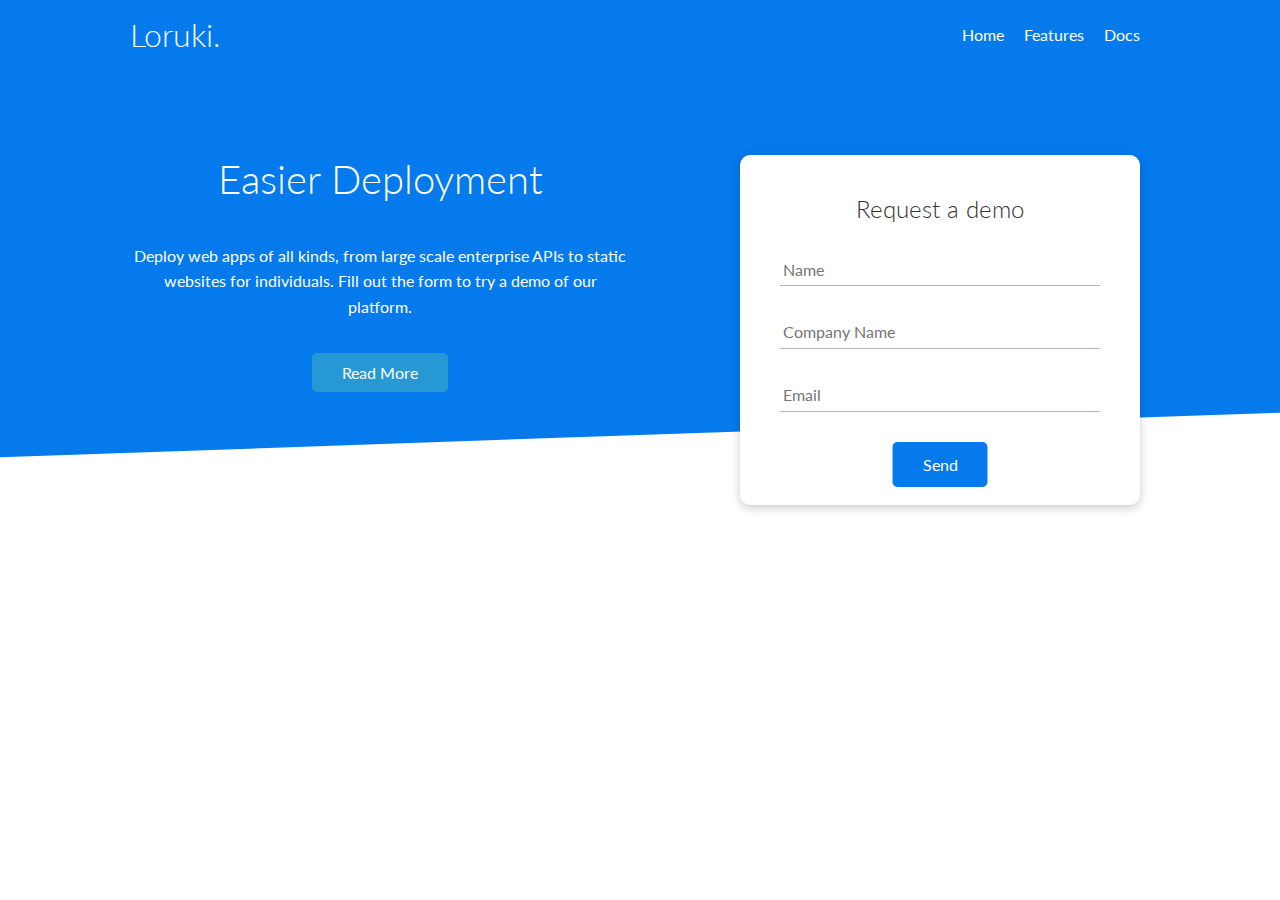
==== index.html @ 5130e4c7 "Made the contact section and mission statement" ====
<!DOCTYPE html>
<html lang="en">
<head>
    <meta charset="UTF-8">
    <meta http-equiv="X-UA-Compatible" content="IE=edge">
    <meta name="viewport" content="width=device-width, initial-scale=1.0">
    <link rel="stylesheet" href="https://cdnjs.cloudflare.com/ajax/libs/font-awesome/6.1.1/css/all.min.css" integrity="sha512-KfkfwYDsLkIlwQp6LFnl8zNdLGxu9YAA1QvwINks4PhcElQSvqcyVLLD9aMhXd13uQjoXtEKNosOWaZqXgel0g==" crossorigin="anonymous" referrerpolicy="no-referrer" />
    <link rel="stylesheet" href="css/style.css">
    <title>Loruki | Cloud Hosting For Everyone</title>
</head>
<body>
    <!-- Navbar -->
    <div class="navbar">
        <!-- We are adding a container so that we can set a max width, and make it so that our logo doesn't keep on stretching to the end of the page  -->
        <div class="container flex">
            <h1 class="logo">Loruki.</h1>
            <nav>
                <ul>
                    <li><a href="index.html">Home</a></li>
                    <li><a href="features.html">Features</a></li>
                    <li><a href="docs.html">Docs</a></li>
                </ul>
            </nav>
        </div>
    </div>

    <!-- Showcase -->
    <section class="showcase">
        <!-- Notice the grid container -->
        <div class="container grid">
            <div class="showcase-text">
                <h1>Easier Deployment</h1>
                <p>Deploy web apps of all kinds, from large scale enterprise APIs to static websites for individuals. Fill out the form to try a  demo of our platform.</p>
                <a href="features.html" class="btn btn-outline">Read More</a>
            </div>
            <div class="showcase-form card">
                <h2 id="request-demo-headline">Request a demo</h2>
                <form>
                    <div class="form-control">
                        <input type="text" name="name" placeholder="Name" required>
                    </div>
                    <div class="form-control">
                        <input type="text" name="Company" placeholder="Company Name" required>
                    </div>
                    <div class="form-control">
                        <input type="email" name="email" placeholder="Email" required>
                    </div>
                    <input type="submit" value="Send" class="btn btn-request-demo-send">
                </form>
            </div>
        </div>
    </section>
</body>
</html>
---- css/style.css ----
/* Imports lato font */
@import url('https://fonts.googleapis.com/css2?family=Lato:wght@300&display=swap');

/* Utility styles */

 .container {
    max-width: 1100px;
    
    /* This margin property sets the content here in the middle */
    margin: 0 auto;
    /* 'overflow' is how you deal with overflow in a container, but this also fixes the problem of margin on the top. You could also theoretically select it by the class of header and sent the margin of 0 */
    overflow: auto;
    padding: 0 40px;
 }

 /* Here we are sytling the card */
 .card {
    background-color: white;
    color: #333;
    border-radius: 10px;
    box-shadow: 0 3px 10px rgba(0,0,0, 0.2);
    padding: 20px;
    margin: 10px;
 }

 /* Styling the buttons */
 .btn {
    display: border-box;
    padding: 10px 30px;
    cursor: pointer;
    background: var(--main-background--color);
    color: white;
    border: none;
    border-radius: 5px;
    border: none;
    transition: color 0.5s, border 0.5s, background-color 0.5s;

 }

 .btn:hover {
    background-color: white;
    color: black;
    border: 1px solid black;
 }

 .flex {
    display: flex;
    align-items: center;
    justify-content: space-between;
    height: 100%;
 }

.grid {
    display: grid;
    /* This divides the column spaces as '1fr 1fr' */
    grid-template-columns: repeat(2, 1fr);
    /* Sets the space between items */
    gap: 20px;
    justify-content: center;
    align-items: center;
    /* Unless you add the height, it won't actually apply the justify/align because the container doesn't have a height. Its container does, but not itself. height 100% would work as well*/
    height: inherit;
}

*, *::after, *::before {
    box-sizing: border-box;
    margin: 0;
    padding: 0;

}

:root {
    --main-font: 'Lato', sans-serif;
    --main-color: #333;
    --main-background--color: #047aed
}

html {
    font-family: var(--main-font); 
    font-size: 16px;
    color: var(--main-color);
    scroll-behavior: smooth;
    line-height: 1.6;
}

ul {
    list-style-type: none;
}

a {
    text-decoration: none;
    color: var(--main-color)
}
 h1, h2 {
    font-weight: 300;
    line-height: 1.2;
 }

 p {
    margin: 20px 0;
 }

 img {
    width: 100%;
 }

/* STYLES START!!! */
 /* Navbar styles */

 .navbar {
    background-color: var(--main-background--color);
    color: white;
    height: 70px;
 }

 /* Setting up the flexbox of the 3 items */
.navbar ul {
    display: flex;
}

/* Bit of a hover effect */
.navbar a:hover {
    border-bottom: 2px white solid;
}


.navbar a {
    color: white;
    padding: 10px;
    margin: 0;
}



/* Showcase */


.showcase {
    height: 400px;
    background-color: var(--main-background--color);
    color: white;
    position: relative;
}

.showcase .showcase-form {
    /* If you set this relative you can push it down or move it around the website without affecting anything else*/
    position: relative;
    top: 60px;
    height: 350px;
    /* To change the overflow you change the property in the grid */
    width: 400px;
    padding: 40px;
    z-index: 100;
    justify-self: flex-end;
}

.showcase h1 {
    font-size: 40px; 
}

.showcase p {
    margin: 40px 0;
}


.btn-request-demo-send {
    position: absolute;
    left: 50%;
    transform: translateX(-50%);
    font: var(--main-font);
    transition-timing-function: ease;
}

#request-demo-headline {
    text-align: center;
}

.showcase .grid {
    overflow: visible;
}

/* Giving the forms some margin */
.showcase-form .form-control {
    margin: 30px 0;
}

/* Targeting the 3 inputs of the Request a demo section and styling those*/
.showcase-form input[type='text'], .showcase-form input[type='email'] {
    border: 0;
    border-bottom: 1px solid #b4b3cb;
    width: 100%;
    padding: 3px;
    font-size: 16px;
    font: var(--main-font);
}

/* To get rid of the border that happens when you select it use a pseudoselector */
.showcase-form input:focus {
    outline: none;
}


.btn-outline {
    background-color: transparent; 
    background: #2699D4;
    transition-timing-function: ease;
}

.showcase-text {
    text-align: center;    
}

.showcase::after {
    /* When using ::before/::after you have to put a content property */
    content: '';
    position: absolute;
    height: 105px;
    bottom: -70px;
    right: 0;
    left: 0;
    background: white;
    transform: skewY(-2deg);
    -webkit-transform: skewY(-2deg);
    -moz-transform: skewY(-2deg);
    -ms-transform: skewY(-2deg);
}
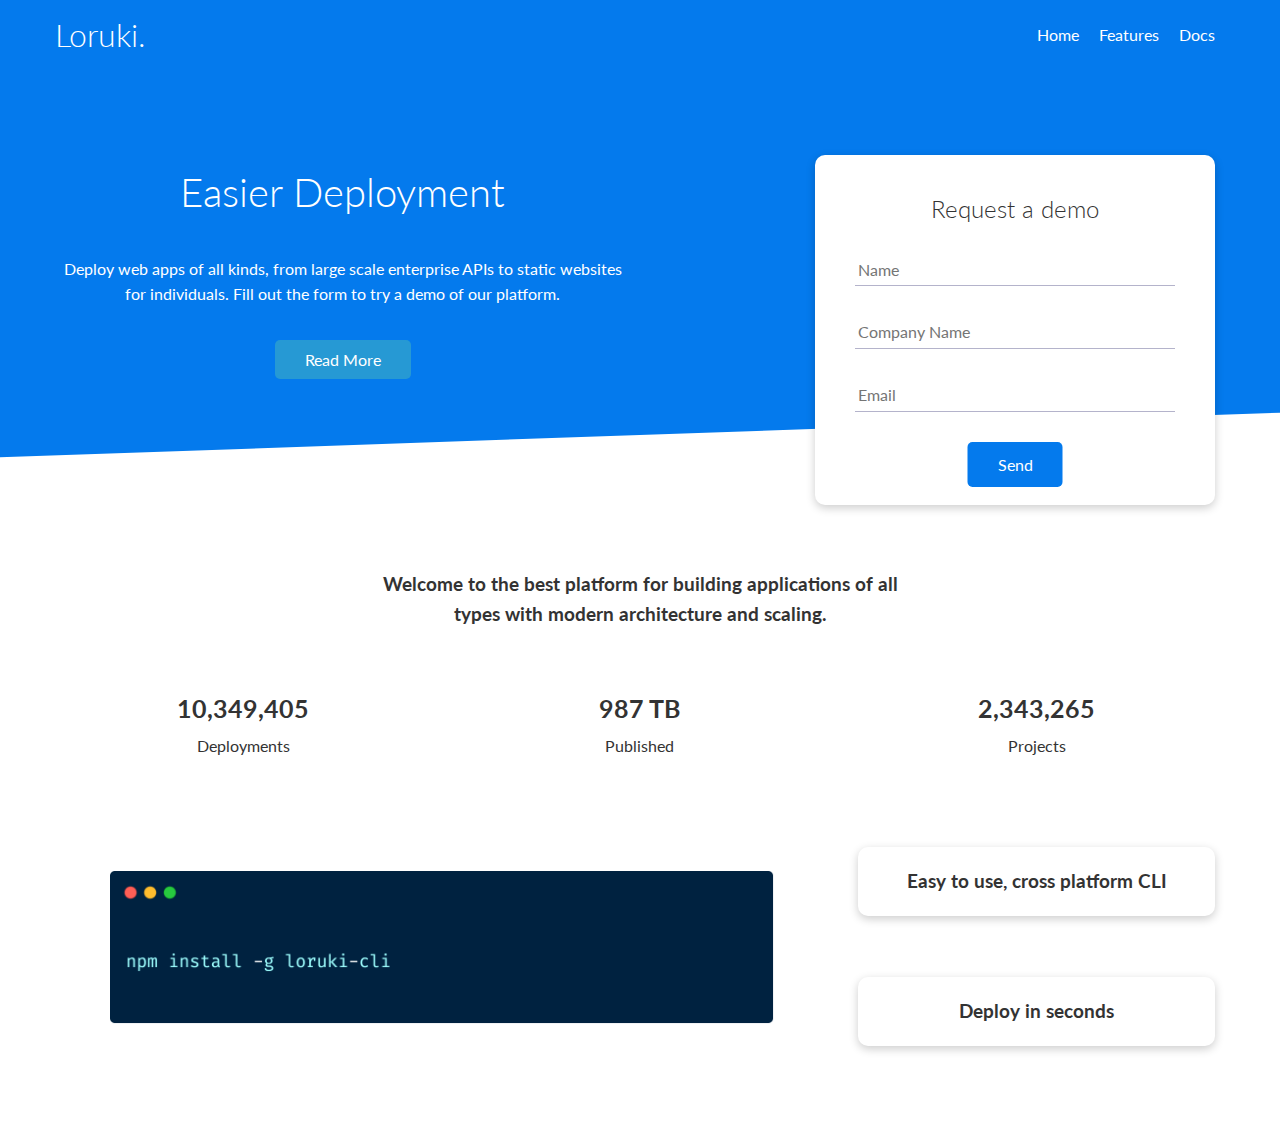
==== commit 88430b06: "Made stats and cli section" ====
--- a/index.html
+++ b/index.html
@@ -5,7 +5,8 @@
     <meta http-equiv="X-UA-Compatible" content="IE=edge">
     <meta name="viewport" content="width=device-width, initial-scale=1.0">
     <link rel="stylesheet" href="https://cdnjs.cloudflare.com/ajax/libs/font-awesome/6.1.1/css/all.min.css" integrity="sha512-KfkfwYDsLkIlwQp6LFnl8zNdLGxu9YAA1QvwINks4PhcElQSvqcyVLLD9aMhXd13uQjoXtEKNosOWaZqXgel0g==" crossorigin="anonymous" referrerpolicy="no-referrer" />
-    <link rel="stylesheet" href="css/style.css">
+    <link rel="stylesheet" href="css/homepage.css">
+
     <title>Loruki | Cloud Hosting For Everyone</title>
 </head>
 <body>
@@ -50,5 +51,44 @@
             </div>
         </div>
     </section>
+    
+    <!-- Stats of the website -->
+    <section class="stats">
+        <div class="container">
+            <h3 class="stats-heading text-center my-1">
+                Welcome to the best platform for building applications of all types with modern architecture and scaling.
+            </h3>
+            <div class="grid grid-3 text-center my-4">
+                <div>
+                    <i class="fas fa-server fa-3x"></i>
+                    <h3>10,349,405</h3>
+                    <p class="text-secondary">Deployments </p>
+                </div>
+                <div>
+                    <i class="fas fa-upload fa-3x"></i>
+                    <h3>987 TB</h3>
+                    <p class="text-secondary">Published</p>
+                </div>
+                <div>
+                    <i class="fas fa-project-diagram fa-3x"></i>
+                    <h3>2,343,265</h3>
+                    <p class="text-secondary">Projects</p>
+                </div>
+            </div>
+        </div>
+    </section>
+
+    <!-- Cli section  -->
+    <section class="cli">
+        <div class="container grid cli-container">
+            <img src="images/cli.png" alt="npm install instructions" id="cli-image" class="cli-image">
+            <div class="card">
+                <h3>Easy to use, cross platform CLI</h3>
+            </div>
+            <div class="card">
+                <h3>Deploy in seconds</h3>
+            </div>
+        </div>
+    </section>
 </body>
 </html>--- a/css/homepage.css
+++ b/css/homepage.css
@@ -0,0 +1,166 @@
+@import url("utilities.css");
+
+/* STYLES START!!! */
+ /* Navbar styles */
+
+ .navbar {
+    background-color: var(--main-background--color);
+    color: white;
+    height: 70px;
+ }
+
+ /* Setting up the flexbox of the 3 items */
+.navbar ul {
+    display: flex;
+}
+
+/* Bit of a hover effect */
+.navbar a:hover {
+    border-bottom: 2px white solid;
+}
+
+
+.navbar a {
+    color: white;
+    padding: 10px;
+    margin: 0;
+}
+
+
+
+/* Showcase */
+
+
+.showcase {
+    height: 400px;
+    background-color: var(--main-background--color);
+    color: white;
+    position: relative;
+}
+
+.showcase .showcase-form {
+    /* If you set this relative you can push it down or move it around the website without affecting anything else*/
+    position: relative;
+    top: 60px;
+    height: 350px;
+    /* To change the overflow you change the property in the grid */
+    width: 400px;
+    padding: 40px;
+    z-index: 100;
+    justify-self: flex-end;
+}
+
+.showcase h1 {
+    font-size: 40px; 
+}
+
+.showcase p {
+    margin: 40px 0;
+}
+
+
+.btn-request-demo-send {
+    position: absolute;
+    left: 50%;
+    transform: translateX(-50%);
+    font: var(--main-font);
+    transition-timing-function: ease;
+}
+
+#request-demo-headline {
+    text-align: center;
+}
+
+.showcase .grid {
+    overflow: visible;
+}
+
+/* Giving the forms some margin */
+.showcase-form .form-control {
+    margin: 30px 0;
+}
+
+/* Targeting the 3 inputs of the Request a demo section and styling those*/
+.showcase-form input[type='text'], .showcase-form input[type='email'] {
+    border: 0;
+    border-bottom: 1px solid #b4b3cb;
+    width: 100%;
+    padding: 3px;
+    font-size: 16px;
+    font: var(--main-font);
+}
+
+/* To get rid of the border that happens when you select it use a pseudoselector */
+.showcase-form input:focus {
+    outline: none;
+}
+
+
+.btn-outline {
+    background-color: transparent; 
+    background: #2699D4;
+    transition-timing-function: ease;
+}
+
+.showcase-text {
+    text-align: center;    
+}
+
+.showcase::after {
+    /* When using ::before/::after you have to put a content property */
+    content: '';
+    position: absolute;
+    height: 105px;
+    bottom: -70px;
+    right: 0;
+    left: 0;
+    background: white;
+    transform: skewY(-2deg);
+    -webkit-transform: skewY(-2deg);
+    -moz-transform: skewY(-2deg);
+    -ms-transform: skewY(-2deg);
+}
+
+/* Stats */
+
+.stats {
+    padding-top: 100px;
+}
+
+.stats-heading {
+    max-width: 550px;
+    /* This is how you center the heading in a situation like this where text align/justify content doesn't mean anything */
+    margin: auto;
+}
+
+.stats .container .grid-3 h3 {
+    font-size: 25px;
+    margin-top: 10px;
+    font-weight: bold;
+}
+
+.text-secondary {
+    margin-top: 5px;
+}
+
+/* CLI styles */
+
+.cli .grid {
+    height: 240px;
+    grid-template-columns: repeat(3, 1fr);
+    grid-template-rows: repeat(2, 1fr);
+    gap: 20px;
+    overflow: hidden;
+    margin-bottom: 80px;
+}
+
+/* This selects the first child of the contanier, I was so confused */
+.cli .grid > *:first-child {
+    grid-column: 1 / 3;
+    grid-row: 1 / 3;
+}
+
+/* This selects the second/third element of the cli-container. The reason why it is so confusing is because I copied the selectors from firefox */
+.cli-container > div:nth-child(2) > h3:nth-child(1), .cli-container > div:nth-child(3) {
+    text-align: center;
+}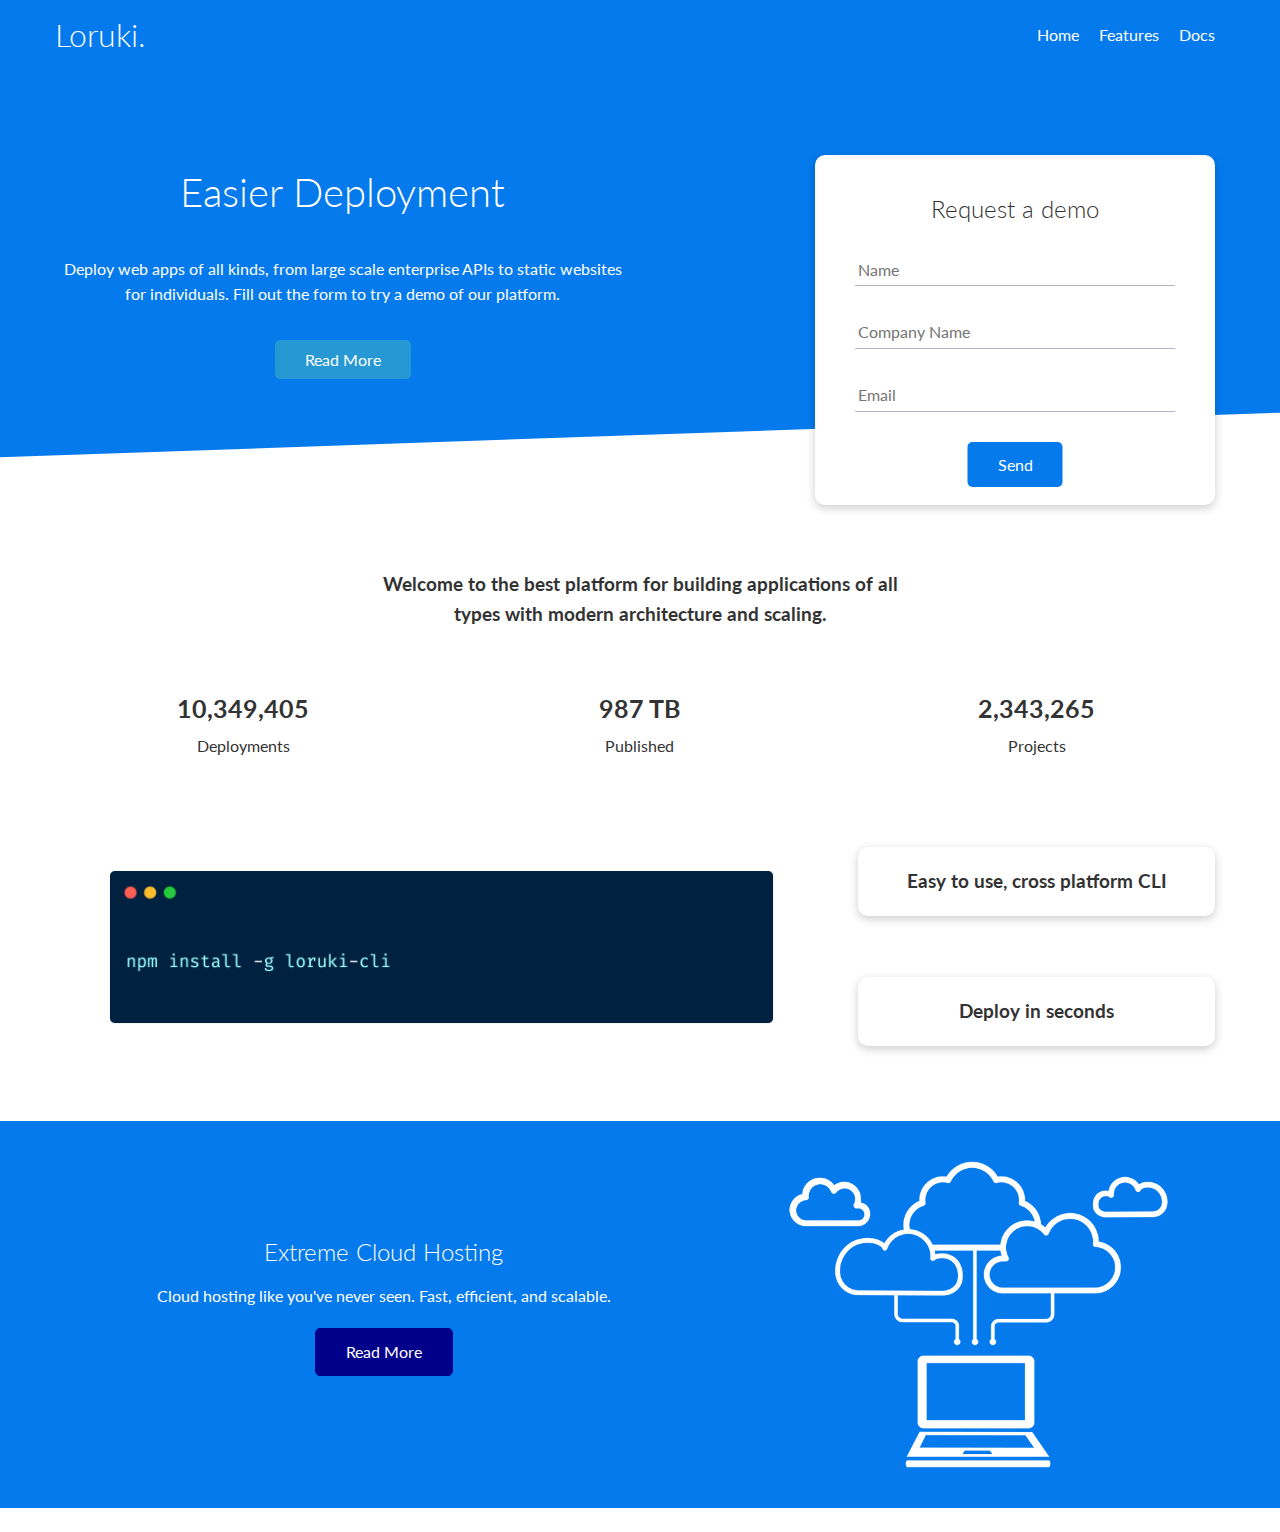
==== commit 6932bd76: "Made the 'cloud' section" ====
--- a/index.html
+++ b/index.html
@@ -90,5 +90,19 @@
             </div>
         </div>
     </section>
+
+    <!-- Cloud -->
+    <section class="cloud bg-primary my-2 py-2">
+        <div class="container grid">
+            <div class="text-center">
+                <h2 class="lg">Extreme Cloud Hosting</h2>
+                <p class="lead my-1">
+                     Cloud hosting like you've never seen. Fast, efficient, and scalable.
+                     <a href="features.html" class="btn btn-dark">Read More</a>
+                </p>
+            </div>
+            <img src="images/cloud.png" alt="cloud"> 
+        </div>
+    </section>
 </body>
 </html>--- a/css/homepage.css
+++ b/css/homepage.css
@@ -151,7 +151,7 @@
     grid-template-rows: repeat(2, 1fr);
     gap: 20px;
     overflow: hidden;
-    margin-bottom: 80px;
+    margin-bottom: 55px;
 }
 
 /* This selects the first child of the contanier, I was so confused */
@@ -163,4 +163,31 @@
 /* This selects the second/third element of the cli-container. The reason why it is so confusing is because I copied the selectors from firefox */
 .cli-container > div:nth-child(2) > h3:nth-child(1), .cli-container > div:nth-child(3) {
     text-align: center;
-}+}
+
+/* Cloud styles */
+
+/* MY GOD THIS TOOK WAY LONGER THAT IT SHOULD HAVE */
+
+.cloud .grid {
+    grid-template-columns: 4fr 3fr;
+    background-color: var(--main-background--color);
+    
+    color: white;
+}
+
+/* This line of code took way too long to find out. This makes the background extend all the way */
+.cloud {
+    background-color: var(--main-background--color);
+}
+
+/* This centers the btn. The border is actualy the same color as the background so thats why the border exists */
+.cloud .btn {
+    display: block;
+    width: max-content;
+    margin: auto;
+    margin-top: 20px;
+    border: 1px solid var(--dark-btn-color);
+ 
+}
+
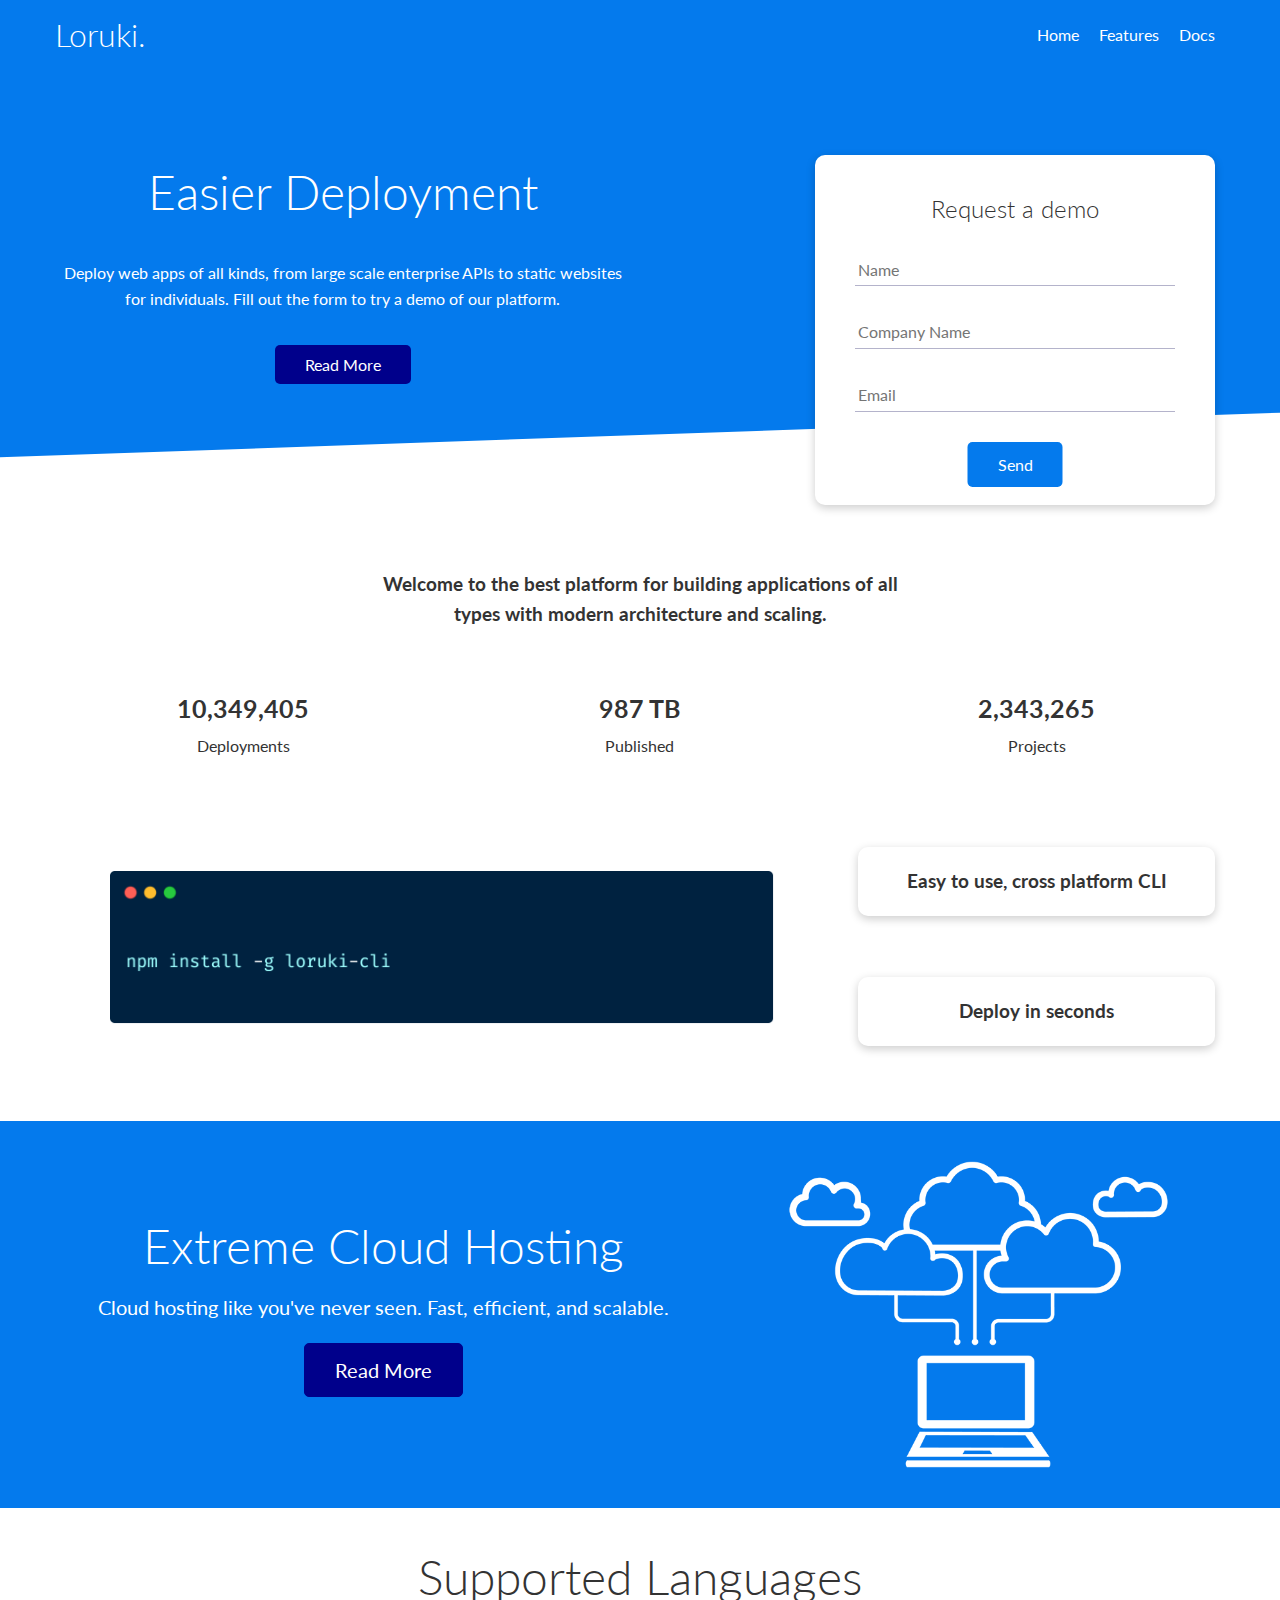
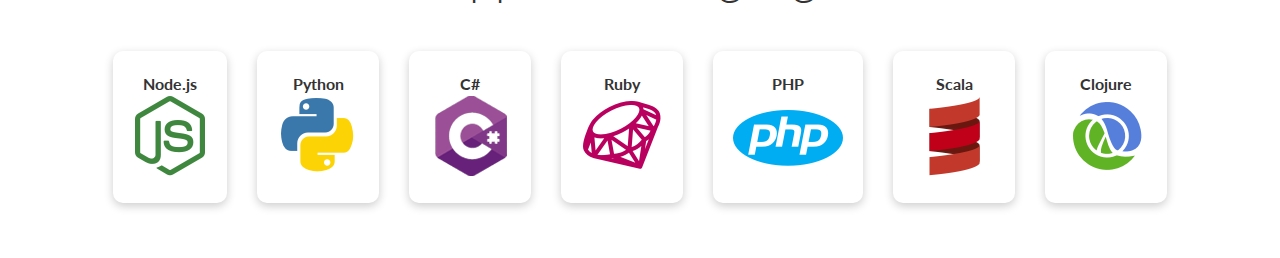
==== commit 90f54f5e: "Made the 'Supported Langauges' pages" ====
--- a/index.html
+++ b/index.html
@@ -30,9 +30,9 @@
         <!-- Notice the grid container -->
         <div class="container grid">
             <div class="showcase-text">
-                <h1>Easier Deployment</h1>
+                <h1 class="lg">Easier Deployment</h1>
                 <p>Deploy web apps of all kinds, from large scale enterprise APIs to static websites for individuals. Fill out the form to try a  demo of our platform.</p>
-                <a href="features.html" class="btn btn-outline">Read More</a>
+                <a href="features.html" class="btn btn-dark">Read More</a>
             </div>
             <div class="showcase-form card">
                 <h2 id="request-demo-headline">Request a demo</h2>
@@ -98,11 +98,50 @@
                 <h2 class="lg">Extreme Cloud Hosting</h2>
                 <p class="lead my-1">
                      Cloud hosting like you've never seen. Fast, efficient, and scalable.
-                     <a href="features.html" class="btn btn-dark">Read More</a>
+                     <a href="features.html" class="btn btn-dark ">Read More</a>
                 </p>
             </div>
             <img src="images/cloud.png" alt="cloud"> 
         </div>
     </section>
+
+    <!-- Supported languages -->
+    <section class="languages"> 
+        <h1 class="lg text-center my-2">
+            Supported Languages
+        </h1>
+        <div class="container flex">
+            <div class="card">
+                <h4>Node.js</h4>
+                <img src="images/logos/node.png" alt="Node.js logo">
+            </div>
+            
+            <div class="card">
+                <h4>Python</h4>
+                <img src="images/logos/python.png" alt="Python logo">
+            </div>
+            <div class="card">
+                <h4>C#</h4>
+                <img src="images/logos/csharp.png" alt="C sharp logo">
+            </div>
+            <div class="card">
+                <h4>Ruby</h4>
+                <img src="images/logos/ruby.png" alt="Ruby logo">
+            </div>
+            <div class="card">
+                <h4>PHP</h4>
+                <img src="images/logos/php.png" alt="Php logo">
+            </div>
+            <div class="card">
+                <h4>Scala</h4>
+                <img src="images/logos/scala.png" alt="Scala">
+            </div>
+            <div class="card">
+                <h4>Clojure</h4>
+                <img src="images/logos/clojure.png" alt="Clojure logo">
+            </div>
+        </div>
+    </section>
+
 </body>
 </html>--- a/css/homepage.css
+++ b/css/homepage.css
@@ -50,9 +50,7 @@
     justify-self: flex-end;
 }
 
-.showcase h1 {
-    font-size: 40px; 
-}
+
 
 .showcase p {
     margin: 40px 0;
@@ -190,4 +188,32 @@
     border: 1px solid var(--dark-btn-color);
  
 }
-
+ 
+/* LANGUAGES */
+
+.languages h1 {
+    margin-top: 40px;
+    margin-bottom: 30px;
+}
+
+.languages .flex {
+    flex-wrap: wrap;
+    justify-content: center;
+}
+
+.languages .card {
+    text-align: center;
+    /* Cool margin */
+    margin: 15px;
+    /* Make transition */
+    transition: transform 0.1s ease-in;
+}
+
+.languages {
+    margin-bottom: 40px;
+}
+
+.languages .card:hover {
+    transform: translateY(-10px);
+}
+
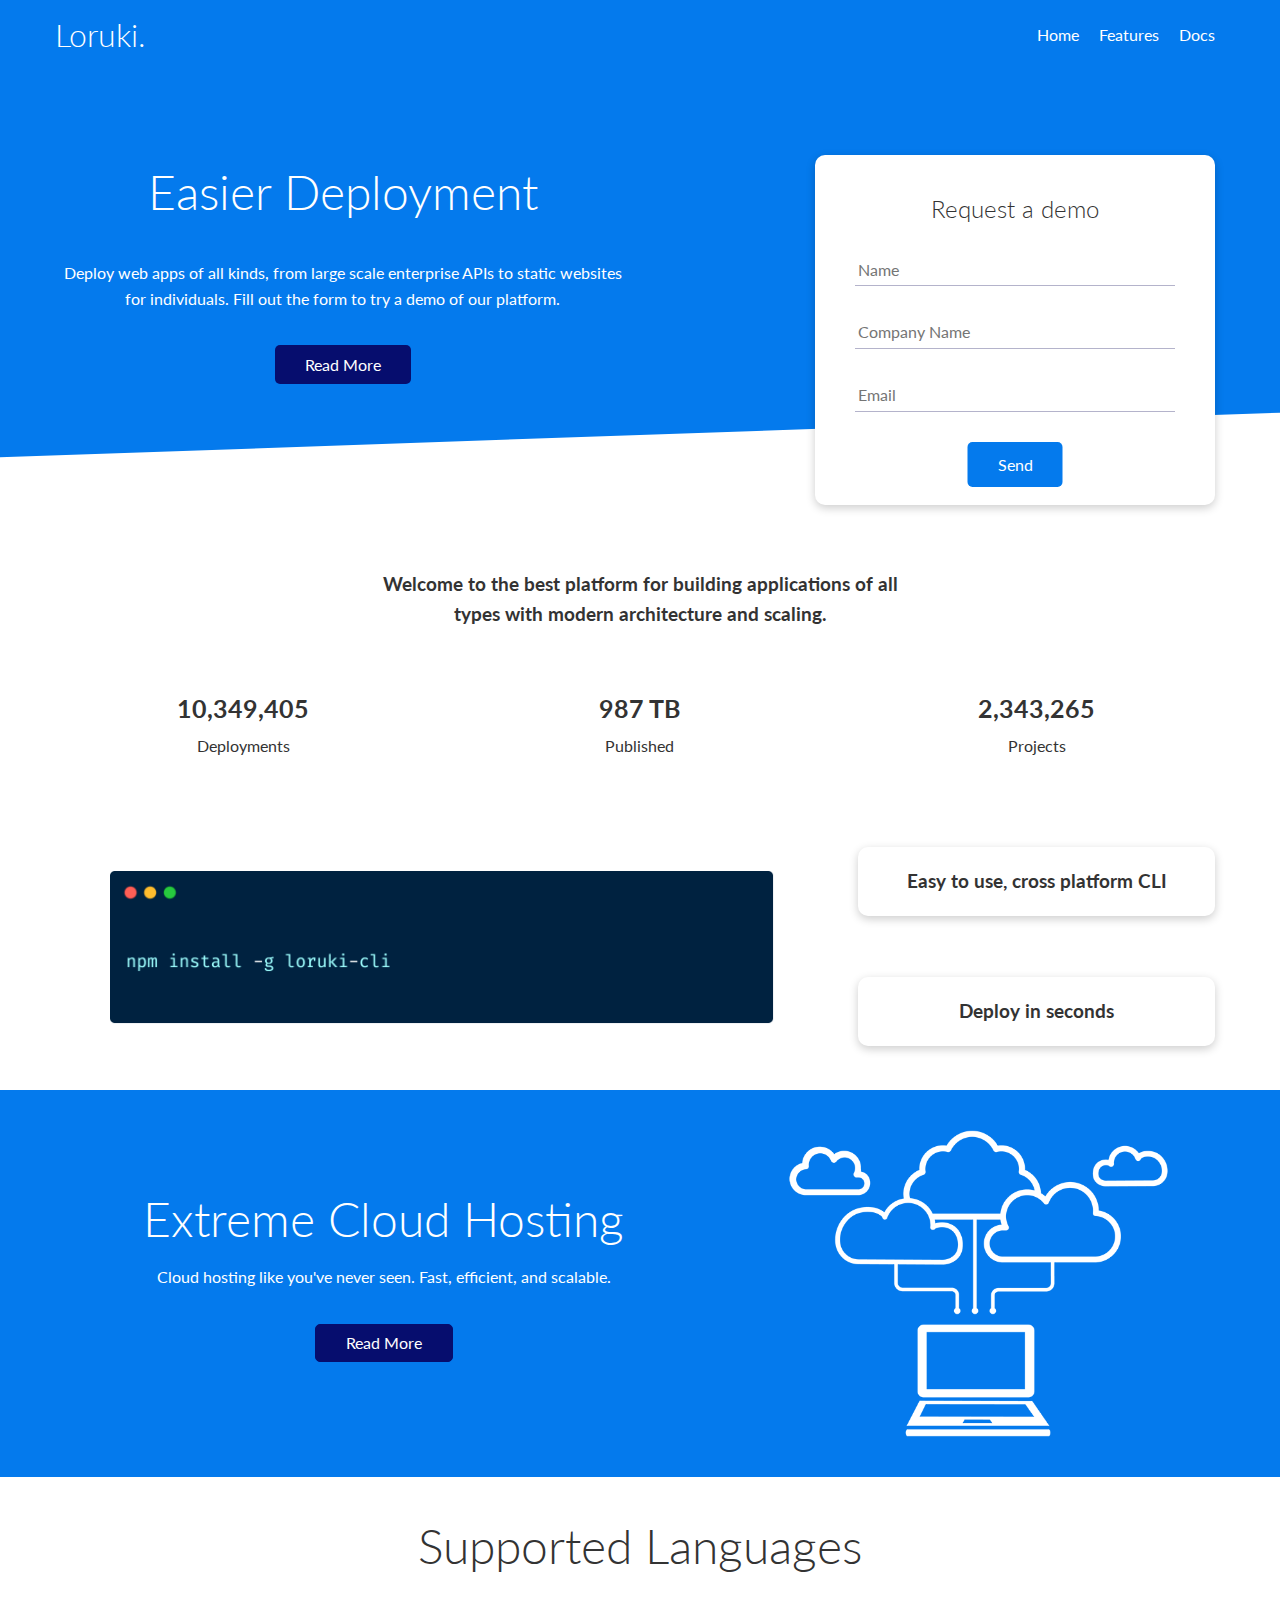
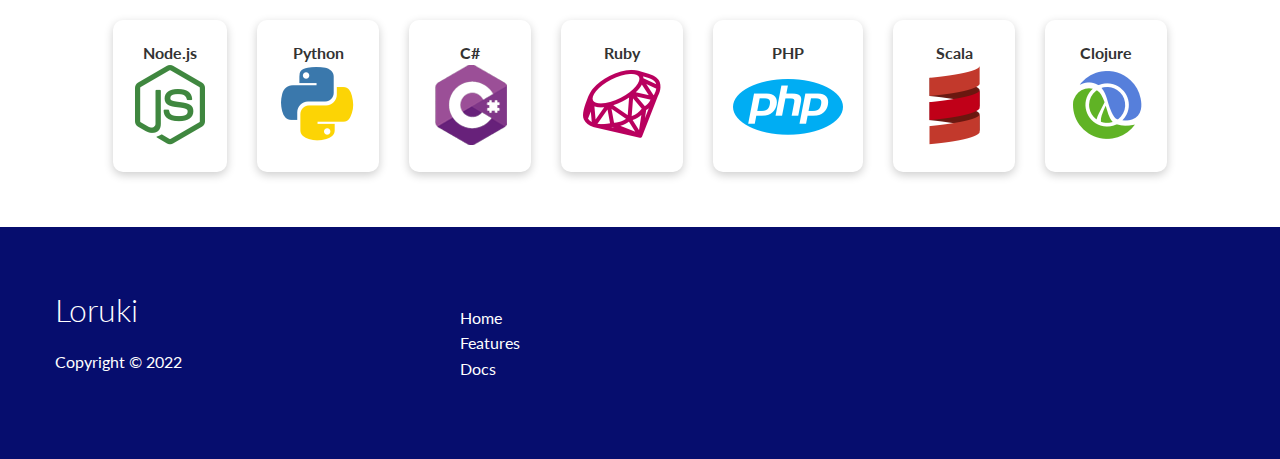
==== commit 79e37d80: "Added the footer, made website responsive" ====
--- a/index.html
+++ b/index.html
@@ -28,11 +28,11 @@
     <!-- Showcase -->
     <section class="showcase">
         <!-- Notice the grid container -->
-        <div class="container grid">
+        <div class="container grid ">
             <div class="showcase-text">
                 <h1 class="lg">Easier Deployment</h1>
                 <p>Deploy web apps of all kinds, from large scale enterprise APIs to static websites for individuals. Fill out the form to try a  demo of our platform.</p>
-                <a href="features.html" class="btn btn-dark">Read More</a>
+                <a href="features.html" class="btn btn-dark m-2">Read More</a>
             </div>
             <div class="showcase-form card">
                 <h2 id="request-demo-headline">Request a demo</h2>
@@ -143,5 +143,28 @@
         </div>
     </section>
 
+    <!-- Footer -->
+    <footer class="footer py-5">
+        <div class="container grid grid-3">
+            <div>
+                <h1>Loruki</h1>
+                <p>Copyright &copy; 2022</p>
+            </div>
+            <nav>
+                <ul>
+                    <li><a href="index.html">Home</a></li>
+                    <li><a href="features.html">Features</a></li>
+                    <li><a href="docs.html">Docs</a></li>
+                </ul>
+            </nav>
+            <div class="social">
+                <a href="#"><i class="fab fa-github fa-2x"></i></a>
+                <a href="#"><i class="fab fa-facebook fa-2x"></i></a>
+                <a href="#"><i class="fab fa-instagram fa-2x"></i></a>
+                <a href="#"><i class="fab fa-twitter fa-2x"></i></a>
+            </div>
+        </div>
+    </footer>
+
 </body>
 </html>--- a/css/homepage.css
+++ b/css/homepage.css
@@ -148,8 +148,7 @@
     grid-template-columns: repeat(3, 1fr);
     grid-template-rows: repeat(2, 1fr);
     gap: 20px;
-    overflow: hidden;
-    margin-bottom: 55px;
+    overflow: visible;
 }
 
 /* This selects the first child of the contanier, I was so confused */
@@ -184,8 +183,9 @@
     display: block;
     width: max-content;
     margin: auto;
-    margin-top: 20px;
+    margin-top: 35px;
     border: 1px solid var(--dark-btn-color);
+    padding: 5px 30px;
  
 }
  
@@ -217,3 +217,88 @@
     transform: translateY(-10px);
 }
 
+
+/* Footer */
+
+footer, .footer a {
+    background: var(--dark-btn-color);
+    color: white;
+}
+
+.footer a {
+    margin: 8px
+}
+
+/* Media Queries */
+
+/* Tablets and under */
+@media(max-width: 859px) {
+    .grid, .showcase .grid 
+    .stats .grid
+    .cli .grid
+    .cloud .grid 
+    {
+        grid-template-columns: 1fr !important;
+        grid-template-rows: 1fr !important;
+
+    }
+    
+
+    .showcase h1 {
+        margin-top: 30px;
+    }
+    
+    .cli img {
+        z-index: 1000;
+        margin-top: 20px;
+        margin-bottom: 20px;
+    }
+
+    .cli .card {
+        position: relative;
+        top: 10px;
+    }
+
+    .showcase-form {
+        position: static;
+        margin: 0 auto;
+    }
+
+    .stats .stats-heading {
+        margin-top: 230px
+    }
+
+
+    
+}
+
+/* Mobile */
+@media(max-width: 600px){
+    .navbar {
+        height: 125px;
+        
+    }
+
+    .navbar .flex {
+        flex-direction: column;
+    }
+
+    .navbar h1 {
+        margin-top: 15px;
+    }
+
+    .navbar ul {
+        padding: 15px;
+        border: 1px solid white;
+    }
+
+    .navbar li {
+        padding-left: 15px;
+        padding-right: 15px;
+    }
+}
+
+
+
+
+
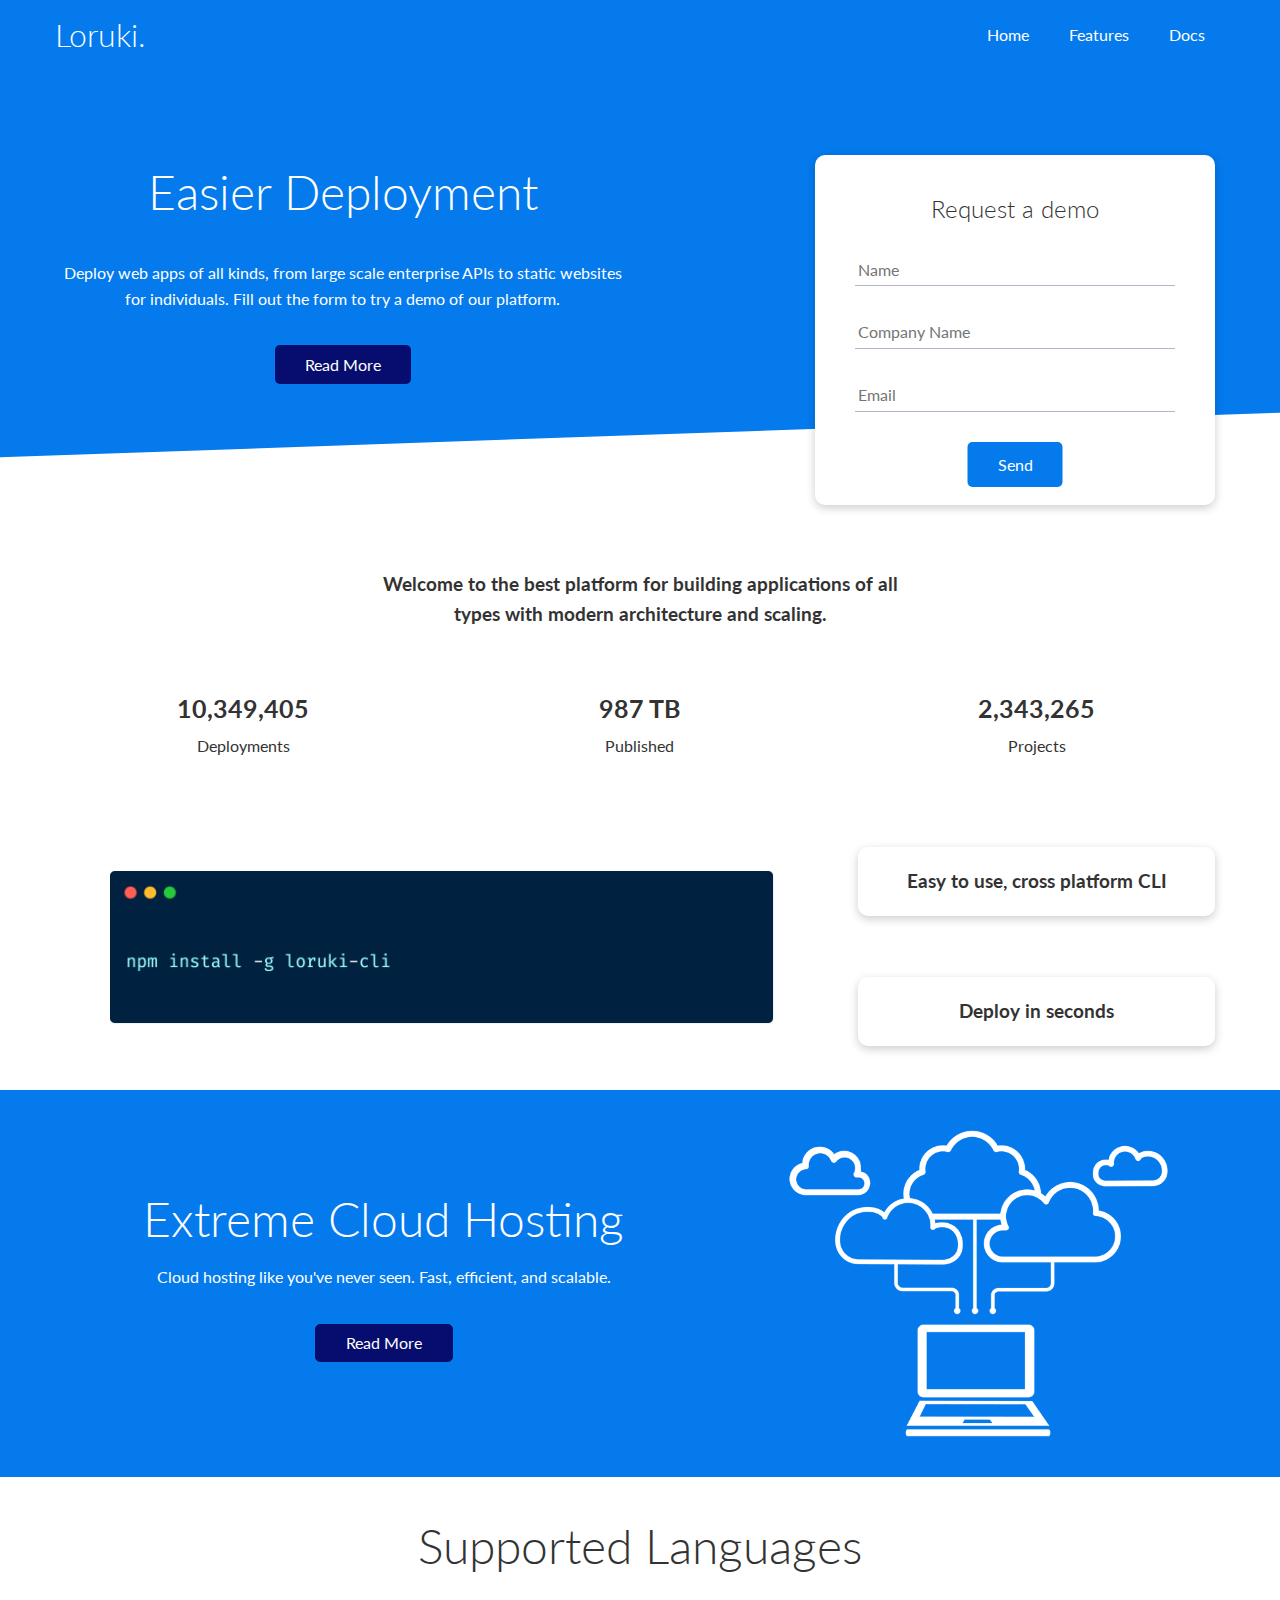
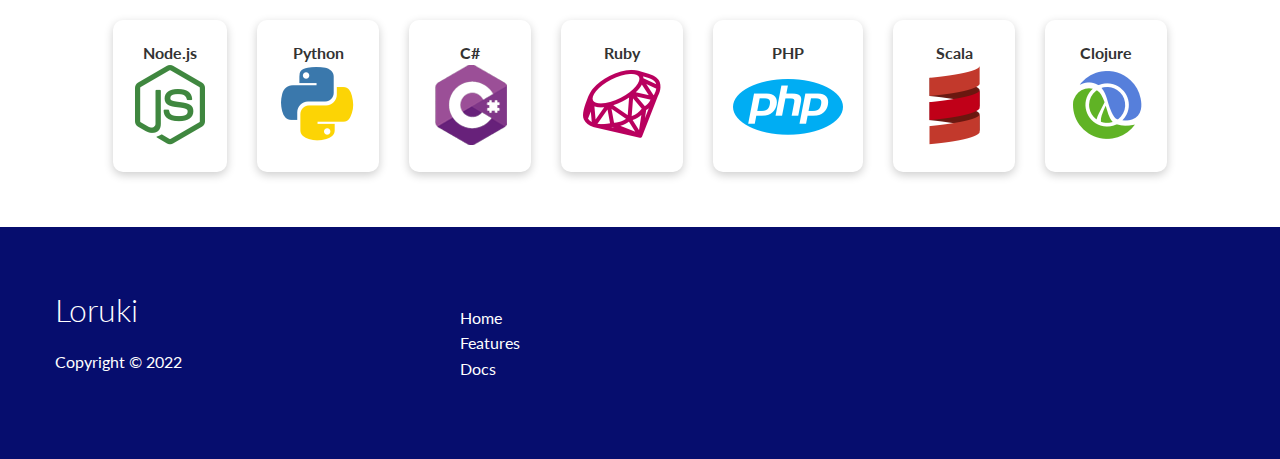
==== commit 0159fc1d: "Added the docs.html and features.html" ====
--- a/index.html
+++ b/index.html
@@ -6,6 +6,7 @@
     <meta name="viewport" content="width=device-width, initial-scale=1.0">
     <link rel="stylesheet" href="https://cdnjs.cloudflare.com/ajax/libs/font-awesome/6.1.1/css/all.min.css" integrity="sha512-KfkfwYDsLkIlwQp6LFnl8zNdLGxu9YAA1QvwINks4PhcElQSvqcyVLLD9aMhXd13uQjoXtEKNosOWaZqXgel0g==" crossorigin="anonymous" referrerpolicy="no-referrer" />
     <link rel="stylesheet" href="css/homepage.css">
+    <link rel="icon" type="image/x-icon" href="images/faviconAlt.png">
 
     <title>Loruki | Cloud Hosting For Everyone</title>
 </head>
@@ -158,10 +159,10 @@
                 </ul>
             </nav>
             <div class="social">
-                <a href="#"><i class="fab fa-github fa-2x"></i></a>
-                <a href="#"><i class="fab fa-facebook fa-2x"></i></a>
-                <a href="#"><i class="fab fa-instagram fa-2x"></i></a>
-                <a href="#"><i class="fab fa-twitter fa-2x"></i></a>
+                <a href="https://github.com/dhruvRamaswamy"><i class="fab fa-github fa-3x"></i></a>
+                <a href="https://www.youtube.com/watch?v=xvFZjo5PgG0&ab_channel=Duran"><i class="fab fa-facebook fa-3x"></i></a>
+                <a href="https://www.instagram.com/dhruv_ramaswamy/"><i class="fab fa-instagram fa-3x"></i></a>
+                <a href="https://www.youtube.com/watch?v=xvFZjo5PgG0&ab_channel=Duran"><i class="fab fa-twitter fa-3x"></i></a>
             </div>
         </div>
     </footer>
--- a/css/homepage.css
+++ b/css/homepage.css
@@ -1,33 +1,9 @@
 @import url("utilities.css");
 
 /* STYLES START!!! */
- /* Navbar styles */
-
- .navbar {
-    background-color: var(--main-background--color);
-    color: white;
-    height: 70px;
- }
-
- /* Setting up the flexbox of the 3 items */
-.navbar ul {
-    display: flex;
-}
-
-/* Bit of a hover effect */
-.navbar a:hover {
-    border-bottom: 2px white solid;
-}
-
-
-.navbar a {
-    color: white;
-    padding: 10px;
-    margin: 0;
-}
-
-
-
+
+/* Navbar styles are in utilties.css */
+ 
 /* Showcase */
 
 
@@ -217,18 +193,6 @@
     transform: translateY(-10px);
 }
 
-
-/* Footer */
-
-footer, .footer a {
-    background: var(--dark-btn-color);
-    color: white;
-}
-
-.footer a {
-    margin: 8px
-}
-
 /* Media Queries */
 
 /* Tablets and under */
@@ -250,13 +214,10 @@
     
     .cli img {
         z-index: 1000;
-        margin-top: 20px;
-        margin-bottom: 20px;
     }
 
     .cli .card {
-        position: relative;
-        top: 10px;
+        margin-top: 0;
     }
 
     .showcase-form {
@@ -268,37 +229,36 @@
         margin-top: 230px
     }
 
-
-    
-}
-
-/* Mobile */
-@media(max-width: 600px){
-    .navbar {
-        height: 125px;
+    footer {
+        display: flex;
+        justify-content: center;
+        text-align: center;
+    }
+
+    .cli .grid {
+        margin-bottom: 30px;
+    }
+
+    .cli .grid > *:first-child {
+        grid-column: 1;
+        grid-row: 1;
         
     }
 
-    .navbar .flex {
-        flex-direction: column;
-    }
-
-    .navbar h1 {
-        margin-top: 15px;
-    }
-
-    .navbar ul {
-        padding: 15px;
-        border: 1px solid white;
-    }
-
-    .navbar li {
-        padding-left: 15px;
-        padding-right: 15px;
-    }
-}
-
-
-
-
-
+    .cloud {
+        margin-top: 250px;
+    }
+}
+
+@media(max-width: 590px){
+    .cloud {
+        margin-top: 150px;
+    }
+}
+
+
+
+
+
+
+
